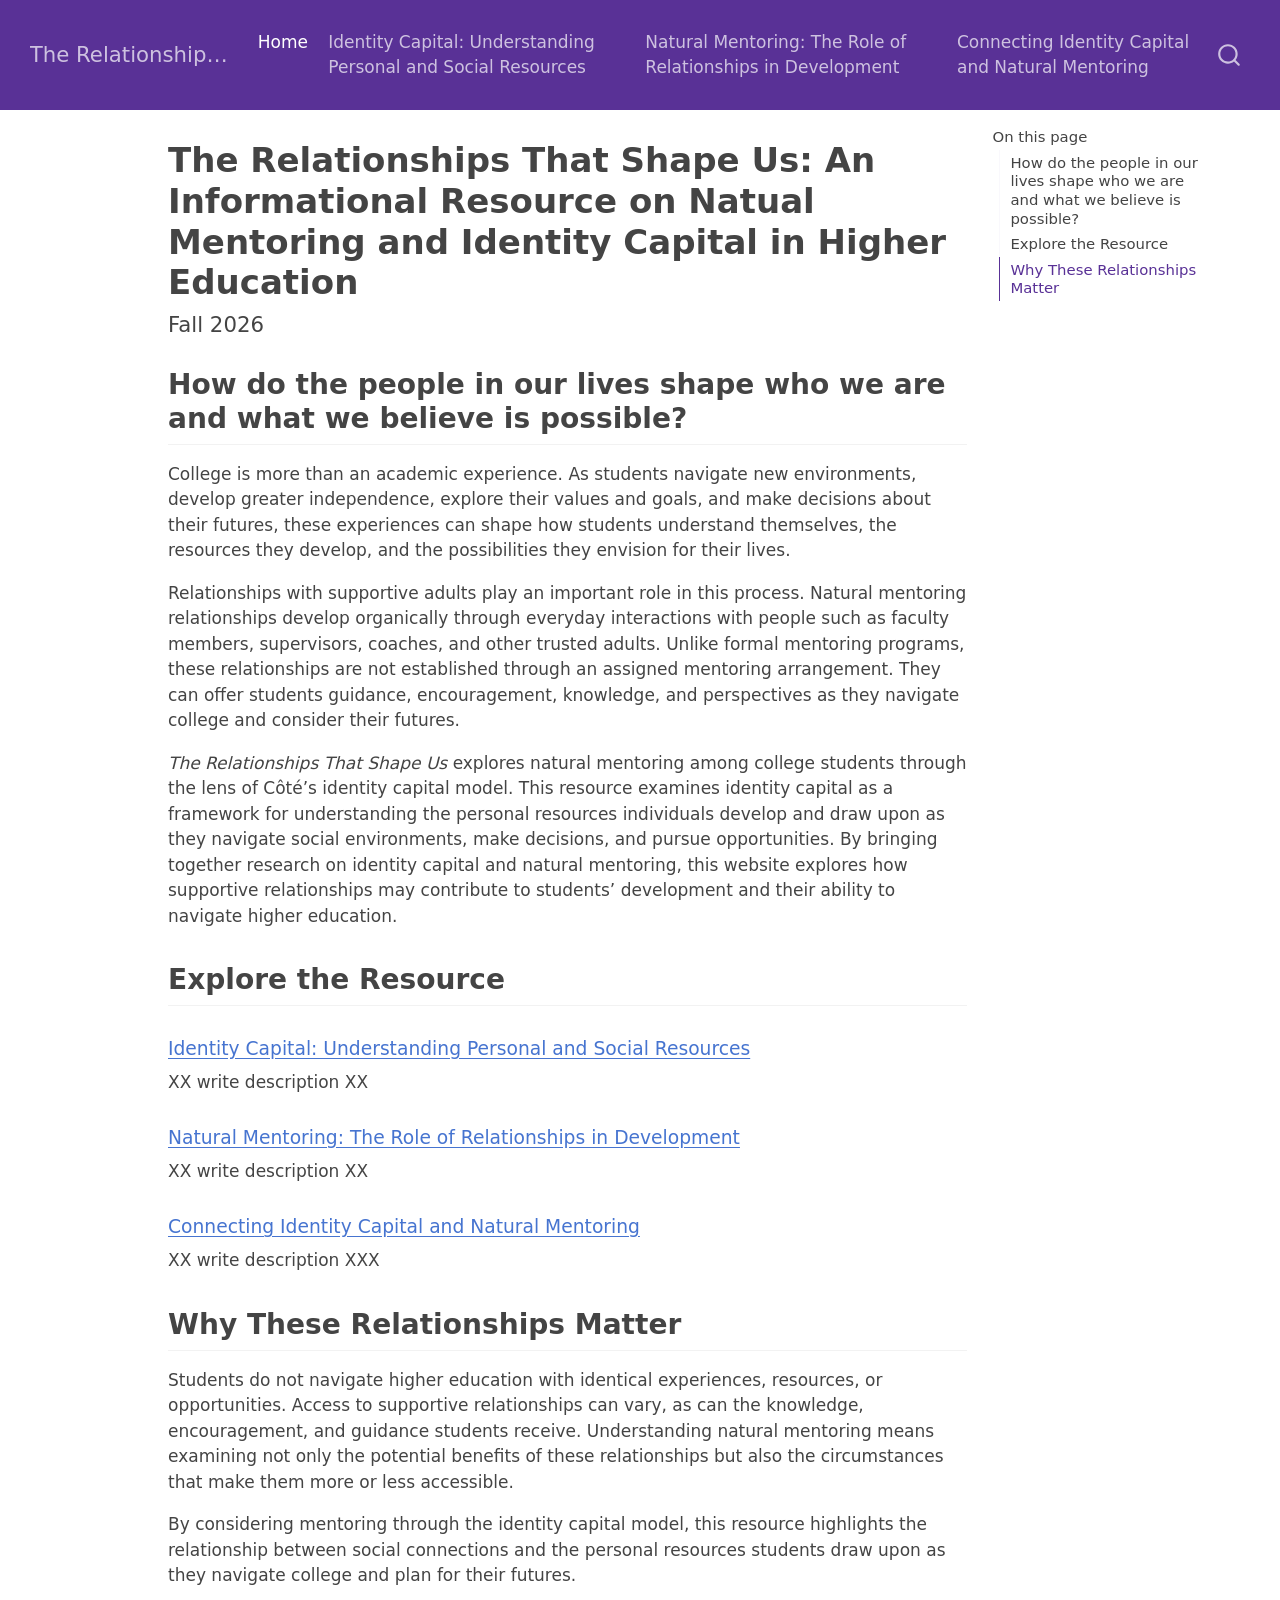
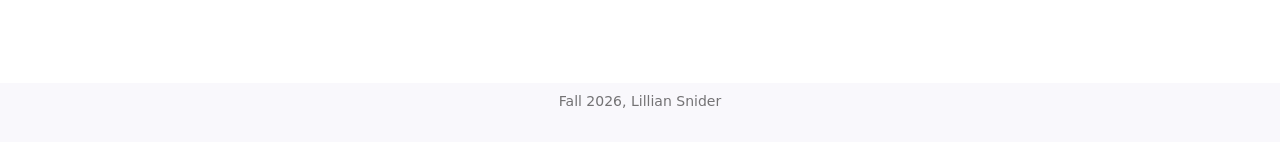
==== docs/index.html @ 9797d86d "Render website for GitHub Pages" ====
<!DOCTYPE html>
<html xmlns="http://www.w3.org/1999/xhtml" lang="en" xml:lang="en"><head>

<meta charset="utf-8">
<meta name="generator" content="quarto-1.10.18">

<meta name="viewport" content="width=device-width, initial-scale=1.0, user-scalable=yes">


<title>The Relationships That Shape Us: An Informational Resource on Natual Mentoring and Identity Capital in Higher Education – The Relationships That Shape Us</title>
<style>
/* Default styles provided by pandoc.
** See https://pandoc.org/MANUAL.html#variables-for-html for config info.
*/
span.smallcaps{font-variant: small-caps;}
div.columns{display: flex; gap: 1.5em;}
div.column{flex: auto;}
@media screen {
div.columns{gap: min(4vw, 1.5em);}
div.column{overflow-x: auto;}
}
div.hanging-indent{margin-left: 1.5em; text-indent: -1.5em;}
ul.task-list{list-style: none;}
ul.task-list li input[type="checkbox"] {
  width: 0.8em;
  margin: 0 0.8em 0.2em -1em; /* quarto-specific, see https://github.com/quarto-dev/quarto-cli/issues/4556 */ 
  vertical-align: middle;
}
</style>


<script src="site_libs/quarto-nav/quarto-nav.js"></script>
<script src="site_libs/quarto-nav/headroom.min.js"></script>
<script src="site_libs/clipboard/clipboard.min.js"></script>
<script src="site_libs/quarto-search/autocomplete.umd.js"></script>
<script src="site_libs/quarto-search/fuse.min.js"></script>
<script src="site_libs/quarto-search/quarto-search.js"></script>
<meta name="quarto:offset" content="./">
<script src="site_libs/quarto-html/quarto.js" type="module"></script>
<script src="site_libs/quarto-html/tabsets/tabsets.js" type="module"></script>
<script src="site_libs/quarto-html/popper.min.js"></script>
<script src="site_libs/quarto-html/tippy.umd.min.js"></script>
<script src="site_libs/quarto-html/anchor.min.js"></script>
<link href="site_libs/quarto-html/tippy.css" rel="stylesheet">
<link href="site_libs/quarto-html/quarto-syntax-highlighting-64a204ab8560d761af7679ceaba22944.css" rel="stylesheet" id="quarto-text-highlighting-styles">
<script src="site_libs/bootstrap/bootstrap.min.js"></script>
<link href="site_libs/bootstrap/bootstrap-icons.css" rel="stylesheet">
<link href="site_libs/bootstrap/bootstrap-54522a8cfa47c5036c0770280312fdc6.min.css" rel="stylesheet" append-hash="true" id="quarto-bootstrap" data-mode="light">
<script id="quarto-search-options" type="application/json">{
  "location": "navbar",
  "copy-button": false,
  "collapse-after": 3,
  "panel-placement": "end",
  "type": "overlay",
  "limit": 50,
  "keyboard-shortcut": [
    "f",
    "/",
    "s"
  ],
  "show-item-context": false,
  "language": {
    "search-no-results-text": "No results",
    "search-matching-documents-text": "matching documents",
    "search-copy-link-title": "Copy link to search",
    "search-hide-matches-text": "Hide additional matches",
    "search-more-match-text": "more match in this document",
    "search-more-matches-text": "more matches in this document",
    "search-clear-button-title": "Clear",
    "search-text-placeholder": "",
    "search-detached-cancel-button-title": "Cancel",
    "search-submit-button-title": "Submit",
    "search-label": "Search"
  }
}</script>


<link rel="stylesheet" href="styles.css">
</head>

<body class="nav-fixed quarto-light">

<div id="quarto-search-results"></div>
  <header id="quarto-header" class="headroom fixed-top">
    <nav class="navbar navbar-expand-lg " data-bs-theme="dark">
      <div class="navbar-container container-fluid">
      <div class="navbar-brand-container mx-auto">
    <a class="navbar-brand" href="./index.html">
    <span class="navbar-title">The Relationships That Shape Us</span>
    </a>
  </div>
            <div id="quarto-search" class="" title="Search"></div>
          <button class="navbar-toggler" type="button" data-bs-toggle="collapse" data-bs-target="#navbarCollapse" aria-controls="navbarCollapse" role="menu" aria-expanded="false" aria-label="Toggle navigation" onclick="if (window.quartoToggleHeadroom) { window.quartoToggleHeadroom(); }">
  <span class="navbar-toggler-icon"></span>
</button>
          <div class="collapse navbar-collapse" id="navbarCollapse">
            <ul class="navbar-nav navbar-nav-scroll me-auto">
  <li class="nav-item">
    <a class="nav-link active" href="./index.html" aria-current="page"> 
<span class="menu-text">Home</span></a>
  </li>  
  <li class="nav-item">
    <a class="nav-link" href="./identitycapital.html"> 
<span class="menu-text">Identity Capital: Understanding Personal and Social Resources</span></a>
  </li>  
  <li class="nav-item">
    <a class="nav-link" href="./naturalmentoring.html"> 
<span class="menu-text">Natural Mentoring: The Role of Relationships in Development</span></a>
  </li>  
  <li class="nav-item">
    <a class="nav-link" href="./connecting.html"> 
<span class="menu-text">Connecting Identity Capital and Natural Mentoring</span></a>
  </li>  
</ul>
          </div> <!-- /navcollapse -->
            <div class="quarto-navbar-tools">
</div>
      </div> <!-- /container-fluid -->
    </nav>
</header>
<!-- content -->
<div id="quarto-content" class="quarto-container page-columns page-rows-contents page-layout-article page-navbar">
<!-- sidebar -->
<!-- margin-sidebar -->
    <div id="quarto-margin-sidebar" class="sidebar margin-sidebar">
        <nav id="TOC" role="doc-toc" class="toc-active">
    <h2 id="toc-title">On this page</h2>
   
  <ul>
  <li><a href="#how-do-the-people-in-our-lives-shape-who-we-are-and-what-we-believe-is-possible" id="toc-how-do-the-people-in-our-lives-shape-who-we-are-and-what-we-believe-is-possible" class="nav-link active" data-scroll-target="#how-do-the-people-in-our-lives-shape-who-we-are-and-what-we-believe-is-possible">How do the people in our lives shape who we are and what we believe is possible?</a></li>
  <li><a href="#explore-the-resource" id="toc-explore-the-resource" class="nav-link" data-scroll-target="#explore-the-resource">Explore the Resource</a>
  <ul class="collapse">
  <li><a href="#identity-capital-understanding-personal-and-social-resources" id="toc-identity-capital-understanding-personal-and-social-resources" class="nav-link" data-scroll-target="#identity-capital-understanding-personal-and-social-resources">Identity Capital: Understanding Personal and Social Resources</a></li>
  <li><a href="#natural-mentoring-the-role-of-relationships-in-development" id="toc-natural-mentoring-the-role-of-relationships-in-development" class="nav-link" data-scroll-target="#natural-mentoring-the-role-of-relationships-in-development">Natural Mentoring: The Role of Relationships in Development</a></li>
  <li><a href="#connecting-identity-capital-and-natural-mentoring" id="toc-connecting-identity-capital-and-natural-mentoring" class="nav-link" data-scroll-target="#connecting-identity-capital-and-natural-mentoring">Connecting Identity Capital and Natural Mentoring</a></li>
  </ul></li>
  <li><a href="#why-these-relationships-matter" id="toc-why-these-relationships-matter" class="nav-link" data-scroll-target="#why-these-relationships-matter">Why These Relationships Matter</a></li>
  </ul>
</nav>
    </div>
<!-- main -->
<main class="content" id="quarto-document-content">

<header id="title-block-header" class="quarto-title-block default">
<div class="quarto-title">
<h1 class="title">The Relationships That Shape Us: An Informational Resource on Natual Mentoring and Identity Capital in Higher Education</h1>
<p class="subtitle lead">Fall 2026</p>
</div>



<div class="quarto-title-meta">

    
  
    
  </div>
  


</header>


<section id="how-do-the-people-in-our-lives-shape-who-we-are-and-what-we-believe-is-possible" class="level2">
<h2 class="anchored" data-anchor-id="how-do-the-people-in-our-lives-shape-who-we-are-and-what-we-believe-is-possible">How do the people in our lives shape who we are and what we believe is possible?</h2>
<p>College is more than an academic experience. As students navigate new environments, develop greater independence, explore their values and goals, and make decisions about their futures, these experiences can shape how students understand themselves, the resources they develop, and the possibilities they envision for their lives.</p>
<p>Relationships with supportive adults play an important role in this process. Natural mentoring relationships develop organically through everyday interactions with people such as faculty members, supervisors, coaches, and other trusted adults. Unlike formal mentoring programs, these relationships are not established through an assigned mentoring arrangement. They can offer students guidance, encouragement, knowledge, and perspectives as they navigate college and consider their futures.</p>
<p><em>The Relationships That Shape Us</em> explores natural mentoring among college students through the lens of Côté’s identity capital model. This resource examines identity capital as a framework for understanding the personal resources individuals develop and draw upon as they navigate social environments, make decisions, and pursue opportunities. By bringing together research on identity capital and natural mentoring, this website explores how supportive relationships may contribute to students’ development and their ability to navigate higher education.</p>
</section>
<section id="explore-the-resource" class="level2">
<h2 class="anchored" data-anchor-id="explore-the-resource">Explore the Resource</h2>
<section id="identity-capital-understanding-personal-and-social-resources" class="level3">
<h3 class="anchored" data-anchor-id="identity-capital-understanding-personal-and-social-resources"><a href="./identitycapital.html" class="fs-5">Identity Capital: Understanding Personal and Social Resources</a></h3>
<p>XX write description XX</p>
</section>
<section id="natural-mentoring-the-role-of-relationships-in-development" class="level3">
<h3 class="anchored" data-anchor-id="natural-mentoring-the-role-of-relationships-in-development"><a href="./naturalmentoring.html" class="fs-5">Natural Mentoring: The Role of Relationships in Development</a></h3>
<p>XX write description XX</p>
</section>
<section id="connecting-identity-capital-and-natural-mentoring" class="level3">
<h3 class="anchored" data-anchor-id="connecting-identity-capital-and-natural-mentoring"><a href="./connecting.html" class="fs-5">Connecting Identity Capital and Natural Mentoring</a></h3>
<p>XX write description XXX</p>
</section>
</section>
<section id="why-these-relationships-matter" class="level2">
<h2 class="anchored" data-anchor-id="why-these-relationships-matter">Why These Relationships Matter</h2>
<p>Students do not navigate higher education with identical experiences, resources, or opportunities. Access to supportive relationships can vary, as can the knowledge, encouragement, and guidance students receive. Understanding natural mentoring means examining not only the potential benefits of these relationships but also the circumstances that make them more or less accessible.</p>
<p>By considering mentoring through the identity capital model, this resource highlights the relationship between social connections and the personal resources students draw upon as they navigate college and plan for their futures.</p>


</section>

</main> <!-- /main -->
<script id="quarto-html-after-body" type="application/javascript">
  window.document.addEventListener("DOMContentLoaded", function (event) {
    const icon = "";
    const anchorJS = new window.AnchorJS();
    anchorJS.options = {
      placement: 'right',
      icon: icon
    };
    anchorJS.add('.anchored');
    const isCodeAnnotation = (el) => {
      for (const clz of el.classList) {
        if (clz.startsWith('code-annotation-')) {                     
          return true;
        }
      }
      return false;
    }
    const onCopySuccess = function(e) {
      // button target
      const button = e.trigger;
      // don't keep focus
      button.blur();
      // flash "checked"
      button.classList.add('code-copy-button-checked');
      var currentTitle = button.getAttribute("title");
      button.setAttribute("title", "Copied!");
      let tooltip;
      if (window.bootstrap) {
        button.setAttribute("data-bs-toggle", "tooltip");
        button.setAttribute("data-bs-placement", "left");
        button.setAttribute("data-bs-title", "Copied!");
        tooltip = new bootstrap.Tooltip(button, 
          { trigger: "manual", 
            customClass: "code-copy-button-tooltip",
            offset: [0, -8]});
        tooltip.show();    
      }
      setTimeout(function() {
        if (tooltip) {
          tooltip.hide();
          button.removeAttribute("data-bs-title");
          button.removeAttribute("data-bs-toggle");
          button.removeAttribute("data-bs-placement");
        }
        button.setAttribute("title", currentTitle);
        button.classList.remove('code-copy-button-checked');
      }, 1000);
      // clear code selection
      e.clearSelection();
    }
    const getTextToCopy = function(trigger) {
      const outerScaffold = trigger.parentElement.cloneNode(true);
      const codeEl = outerScaffold.querySelector('code');
      for (const childEl of codeEl.children) {
        if (isCodeAnnotation(childEl)) {
          childEl.remove();
        }
      }
      return codeEl.innerText;
    }
    const clipboard = new window.ClipboardJS('.code-copy-button:not([data-in-quarto-modal])', {
      text: getTextToCopy
    });
    clipboard.on('success', onCopySuccess);
    if (window.document.getElementById('quarto-embedded-source-code-modal')) {
      const clipboardModal = new window.ClipboardJS('.code-copy-button[data-in-quarto-modal]', {
        text: getTextToCopy,
        container: window.document.getElementById('quarto-embedded-source-code-modal')
      });
      clipboardModal.on('success', onCopySuccess);
    }
      var localhostRegex = new RegExp(/^(?:http|https):\/\/localhost\:?[0-9]*\//);
      var mailtoRegex = new RegExp(/^mailto:/);
        var filterRegex = new RegExp('/' + window.location.host + '/');
      var isInternal = (href) => {
          return filterRegex.test(href) || localhostRegex.test(href) || mailtoRegex.test(href);
      }
      // Inspect non-navigation links and adorn them if external
     var links = window.document.querySelectorAll('a[href]:not(.nav-link):not(.navbar-brand):not(.toc-action):not(.sidebar-link):not(.sidebar-item-toggle):not(.pagination-link):not(.no-external):not([aria-hidden]):not(.dropdown-item):not(.quarto-navigation-tool):not(.about-link)');
      for (var i=0; i<links.length; i++) {
        const link = links[i];
        if (!isInternal(link.href)) {
          // undo the damage that might have been done by quarto-nav.js in the case of
          // links that we want to consider external
          if (link.dataset.originalHref !== undefined) {
            link.href = link.dataset.originalHref;
          }
        }
      }
    function tippyHover(el, contentFn, onTriggerFn, onUntriggerFn) {
      const config = {
        allowHTML: true,
        maxWidth: 500,
        delay: 100,
        arrow: false,
        appendTo: function(el) {
            return el.parentElement;
        },
        interactive: true,
        interactiveBorder: 10,
        theme: 'quarto',
        placement: 'bottom-start',
      };
      if (contentFn) {
        config.content = contentFn;
      }
      if (onTriggerFn) {
        config.onTrigger = onTriggerFn;
      }
      if (onUntriggerFn) {
        config.onUntrigger = onUntriggerFn;
      }
      window.tippy(el, config); 
    }
    const noterefs = window.document.querySelectorAll('a[role="doc-noteref"]');
    for (var i=0; i<noterefs.length; i++) {
      const ref = noterefs[i];
      tippyHover(ref, function() {
        // use id or data attribute instead here
        let href = ref.getAttribute('data-footnote-href') || ref.getAttribute('href');
        try { href = new URL(href).hash; } catch {}
        const id = href.replace(/^#\/?/, "");
        const note = window.document.getElementById(id);
        if (note) {
          return note.innerHTML;
        } else {
          return "";
        }
      });
    }
    const xrefs = window.document.querySelectorAll('a.quarto-xref');
    const processXRef = (id, note) => {
      // Strip column container classes
      const stripColumnClz = (el) => {
        el.classList.remove("page-full", "page-columns");
        if (el.children) {
          for (const child of el.children) {
            stripColumnClz(child);
          }
        }
      }
      stripColumnClz(note)
      if (id === null || id.startsWith('sec-')) {
        // Special case sections, only their first couple elements
        const container = document.createElement("div");
        if (note.children && note.children.length > 2) {
          container.appendChild(note.children[0].cloneNode(true));
          for (let i = 1; i < note.children.length; i++) {
            const child = note.children[i];
            if (child.tagName === "P" && child.innerText === "") {
              continue;
            } else {
              container.appendChild(child.cloneNode(true));
              break;
            }
          }
          if (window.Quarto?.typesetMath) {
            window.Quarto.typesetMath(container);
          }
          return container.innerHTML
        } else {
          if (window.Quarto?.typesetMath) {
            window.Quarto.typesetMath(note);
          }
          return note.innerHTML;
        }
      } else {
        // Remove any anchor links if they are present
        const anchorLink = note.querySelector('a.anchorjs-link');
        if (anchorLink) {
          anchorLink.remove();
        }
        if (window.Quarto?.typesetMath) {
          window.Quarto.typesetMath(note);
        }
        if (note.classList.contains("callout")) {
          return note.outerHTML;
        } else {
          return note.innerHTML;
        }
      }
    }
    for (var i=0; i<xrefs.length; i++) {
      const xref = xrefs[i];
      tippyHover(xref, undefined, function(instance) {
        instance.disable();
        let url = xref.getAttribute('href');
        let hash = undefined; 
        if (url.startsWith('#')) {
          hash = url;
        } else {
          try { hash = new URL(url).hash; } catch {}
        }
        if (hash) {
          const id = hash.replace(/^#\/?/, "");
          const note = window.document.getElementById(id);
          if (note !== null) {
            try {
              const html = processXRef(id, note.cloneNode(true));
              instance.setContent(html);
            } finally {
              instance.enable();
              instance.show();
            }
          } else {
            // See if we can fetch this
            fetch(url.split('#')[0])
            .then(res => res.text())
            .then(html => {
              const parser = new DOMParser();
              const htmlDoc = parser.parseFromString(html, "text/html");
              const note = htmlDoc.getElementById(id);
              if (note !== null) {
                const html = processXRef(id, note);
                instance.setContent(html);
              } 
            }).finally(() => {
              instance.enable();
              instance.show();
            });
          }
        } else {
          // See if we can fetch a full url (with no hash to target)
          // This is a special case and we should probably do some content thinning / targeting
          fetch(url)
          .then(res => res.text())
          .then(html => {
            const parser = new DOMParser();
            const htmlDoc = parser.parseFromString(html, "text/html");
            const note = htmlDoc.querySelector('main.content');
            if (note !== null) {
              // This should only happen for chapter cross references
              // (since there is no id in the URL)
              // remove the first header
              if (note.children.length > 0 && note.children[0].tagName === "HEADER") {
                note.children[0].remove();
              }
              const html = processXRef(null, note);
              instance.setContent(html);
            } 
          }).finally(() => {
            instance.enable();
            instance.show();
          });
        }
      }, function(instance) {
      });
    }
        let selectedAnnoteEl;
        const selectorForAnnotation = ( cell, annotation) => {
          let cellAttr = 'data-code-cell="' + cell + '"';
          let lineAttr = 'data-code-annotation="' +  annotation + '"';
          const selector = 'span[' + cellAttr + '][' + lineAttr + ']';
          return selector;
        }
        const selectCodeLines = (annoteEl) => {
          const doc = window.document;
          const targetCell = annoteEl.getAttribute("data-target-cell");
          const targetAnnotation = annoteEl.getAttribute("data-target-annotation");
          const annoteSpan = window.document.querySelector(selectorForAnnotation(targetCell, targetAnnotation));
          const lines = annoteSpan.getAttribute("data-code-lines").split(",");
          const lineIds = lines.map((line) => {
            return targetCell + "-" + line;
          })
          let top = null;
          let height = null;
          let parent = null;
          if (lineIds.length > 0) {
              //compute the position of the single el (top and bottom and make a div)
              const el = window.document.getElementById(lineIds[0]);
              top = el.offsetTop;
              height = el.offsetHeight;
              parent = el.parentElement.parentElement;
            if (lineIds.length > 1) {
              const lastEl = window.document.getElementById(lineIds[lineIds.length - 1]);
              const bottom = lastEl.offsetTop + lastEl.offsetHeight;
              height = bottom - top;
            }
            if (top !== null && height !== null && parent !== null) {
              // cook up a div (if necessary) and position it 
              let div = window.document.getElementById("code-annotation-line-highlight");
              if (div === null) {
                div = window.document.createElement("div");
                div.setAttribute("id", "code-annotation-line-highlight");
                div.style.position = 'absolute';
                parent.appendChild(div);
              }
              div.style.top = top - 2 + "px";
              div.style.height = height + 4 + "px";
              div.style.left = 0;
              let gutterDiv = window.document.getElementById("code-annotation-line-highlight-gutter");
              if (gutterDiv === null) {
                gutterDiv = window.document.createElement("div");
                gutterDiv.setAttribute("id", "code-annotation-line-highlight-gutter");
                gutterDiv.style.position = 'absolute';
                const codeCell = window.document.getElementById(targetCell);
                const gutter = codeCell.querySelector('.code-annotation-gutter');
                gutter.appendChild(gutterDiv);
              }
              gutterDiv.style.top = top - 2 + "px";
              gutterDiv.style.height = height + 4 + "px";
            }
            selectedAnnoteEl = annoteEl;
          }
        };
        const unselectCodeLines = () => {
          const elementsIds = ["code-annotation-line-highlight", "code-annotation-line-highlight-gutter"];
          elementsIds.forEach((elId) => {
            const div = window.document.getElementById(elId);
            if (div) {
              div.remove();
            }
          });
          selectedAnnoteEl = undefined;
        };
          // Handle positioning of the toggle
      window.addEventListener(
        "resize",
        throttle(() => {
          elRect = undefined;
          if (selectedAnnoteEl) {
            selectCodeLines(selectedAnnoteEl);
          }
        }, 10)
      );
      function throttle(fn, ms) {
      let throttle = false;
      let timer;
        return (...args) => {
          if(!throttle) { // first call gets through
              fn.apply(this, args);
              throttle = true;
          } else { // all the others get throttled
              if(timer) clearTimeout(timer); // cancel #2
              timer = setTimeout(() => {
                fn.apply(this, args);
                timer = throttle = false;
              }, ms);
          }
        };
      }
        // Attach click handler to the DT
        const annoteDls = window.document.querySelectorAll('dt[data-target-cell]');
        for (const annoteDlNode of annoteDls) {
          annoteDlNode.addEventListener('click', (event) => {
            const clickedEl = event.target;
            if (clickedEl !== selectedAnnoteEl) {
              unselectCodeLines();
              const activeEl = window.document.querySelector('dt[data-target-cell].code-annotation-active');
              if (activeEl) {
                activeEl.classList.remove('code-annotation-active');
              }
              selectCodeLines(clickedEl);
              clickedEl.classList.add('code-annotation-active');
            } else {
              // Unselect the line
              unselectCodeLines();
              clickedEl.classList.remove('code-annotation-active');
            }
          });
        }
    const findCites = (el) => {
      const parentEl = el.parentElement;
      if (parentEl) {
        const cites = parentEl.dataset.cites;
        if (cites) {
          return {
            el,
            cites: cites.split(' ')
          };
        } else {
          return findCites(el.parentElement)
        }
      } else {
        return undefined;
      }
    };
    var bibliorefs = window.document.querySelectorAll('a[role="doc-biblioref"]');
    for (var i=0; i<bibliorefs.length; i++) {
      const ref = bibliorefs[i];
      const citeInfo = findCites(ref);
      if (citeInfo) {
        tippyHover(citeInfo.el, function() {
          var popup = window.document.createElement('div');
          citeInfo.cites.forEach(function(cite) {
            var citeDiv = window.document.createElement('div');
            citeDiv.classList.add('hanging-indent');
            citeDiv.classList.add('csl-entry');
            var biblioDiv = window.document.getElementById('ref-' + cite);
            if (biblioDiv) {
              citeDiv.innerHTML = biblioDiv.innerHTML;
            }
            popup.appendChild(citeDiv);
          });
          return popup.innerHTML;
        });
      }
    }
  });
  </script>
</div> <!-- /content -->
<footer class="footer">
  <div class="nav-footer">
    <div class="nav-footer-left">
      &nbsp;
    </div>   
    <div class="nav-footer-center">
<p>Fall 2026, Lillian Snider</p>
</div>
    <div class="nav-footer-right">
      &nbsp;
    </div>
  </div>
</footer>




</body></html>
---- docs/site_libs/quarto-html/tippy.css ----
.tippy-box[data-animation=fade][data-state=hidden]{opacity:0}[data-tippy-root]{max-width:calc(100vw - 10px)}.tippy-box{position:relative;background-color:#333;color:#fff;border-radius:4px;font-size:14px;line-height:1.4;white-space:normal;outline:0;transition-property:transform,visibility,opacity}.tippy-box[data-placement^=top]>.tippy-arrow{bottom:0}.tippy-box[data-placement^=top]>.tippy-arrow:before{bottom:-7px;left:0;border-width:8px 8px 0;border-top-color:initial;transform-origin:center top}.tippy-box[data-placement^=bottom]>.tippy-arrow{top:0}.tippy-box[data-placement^=bottom]>.tippy-arrow:before{top:-7px;left:0;border-width:0 8px 8px;border-bottom-color:initial;transform-origin:center bottom}.tippy-box[data-placement^=left]>.tippy-arrow{right:0}.tippy-box[data-placement^=left]>.tippy-arrow:before{border-width:8px 0 8px 8px;border-left-color:initial;right:-7px;transform-origin:center left}.tippy-box[data-placement^=right]>.tippy-arrow{left:0}.tippy-box[data-placement^=right]>.tippy-arrow:before{left:-7px;border-width:8px 8px 8px 0;border-right-color:initial;transform-origin:center right}.tippy-box[data-inertia][data-state=visible]{transition-timing-function:cubic-bezier(.54,1.5,.38,1.11)}.tippy-arrow{width:16px;height:16px;color:#333}.tippy-arrow:before{content:"";position:absolute;border-color:transparent;border-style:solid}.tippy-content{position:relative;padding:5px 9px;z-index:1}
---- docs/site_libs/quarto-html/quarto-syntax-highlighting-64a204ab8560d761af7679ceaba22944.css ----
/* quarto syntax highlight colors */
:root {
  --quarto-hl-ot-color: #003B4F;
  --quarto-hl-at-color: #657422;
  --quarto-hl-ss-color: #20794D;
  --quarto-hl-an-color: #5E5E5E;
  --quarto-hl-fu-color: #4758AB;
  --quarto-hl-st-color: #20794D;
  --quarto-hl-cf-color: #003B4F;
  --quarto-hl-op-color: #5E5E5E;
  --quarto-hl-er-color: #AD0000;
  --quarto-hl-bn-color: #AD0000;
  --quarto-hl-al-color: #AD0000;
  --quarto-hl-va-color: #111111;
  --quarto-hl-bu-color: inherit;
  --quarto-hl-ex-color: inherit;
  --quarto-hl-pp-color: #AD0000;
  --quarto-hl-in-color: #5E5E5E;
  --quarto-hl-vs-color: #20794D;
  --quarto-hl-wa-color: #5E5E5E;
  --quarto-hl-do-color: #5E5E5E;
  --quarto-hl-im-color: #00769E;
  --quarto-hl-ch-color: #20794D;
  --quarto-hl-dt-color: #AD0000;
  --quarto-hl-fl-color: #AD0000;
  --quarto-hl-co-color: #5E5E5E;
  --quarto-hl-cv-color: #5E5E5E;
  --quarto-hl-cn-color: #8f5902;
  --quarto-hl-sc-color: #5E5E5E;
  --quarto-hl-dv-color: #AD0000;
  --quarto-hl-kw-color: #003B4F;
}

/* other quarto variables */
:root {
  --quarto-font-monospace: SFMono-Regular, Menlo, Monaco, Consolas, "Liberation Mono", "Courier New", monospace;
}

/* syntax highlight based on Pandoc's rules */
pre > code.sourceCode > span {
  color: #003B4F;
}

code.sourceCode > span {
  color: #003B4F;
}

div.sourceCode,
div.sourceCode pre.sourceCode {
  color: #003B4F;
}

/* Normal */
code span {
  color: #003B4F;
}

/* Alert */
code span.al {
  color: #AD0000;
  font-style: inherit;
}

/* Annotation */
code span.an {
  color: #5E5E5E;
  font-style: inherit;
}

/* Attribute */
code span.at {
  color: #657422;
  font-style: inherit;
}

/* BaseN */
code span.bn {
  color: #AD0000;
  font-style: inherit;
}

/* BuiltIn */
code span.bu {
  font-style: inherit;
}

/* ControlFlow */
code span.cf {
  color: #003B4F;
  font-weight: bold;
  font-style: inherit;
}

/* Char */
code span.ch {
  color: #20794D;
  font-style: inherit;
}

/* Constant */
code span.cn {
  color: #8f5902;
  font-style: inherit;
}

/* Comment */
code span.co {
  color: #5E5E5E;
  font-style: inherit;
}

/* CommentVar */
code span.cv {
  color: #5E5E5E;
  font-style: italic;
}

/* Documentation */
code span.do {
  color: #5E5E5E;
  font-style: italic;
}

/* DataType */
code span.dt {
  color: #AD0000;
  font-style: inherit;
}

/* DecVal */
code span.dv {
  color: #AD0000;
  font-style: inherit;
}

/* Error */
code span.er {
  color: #AD0000;
  font-style: inherit;
}

/* Extension */
code span.ex {
  font-style: inherit;
}

/* Float */
code span.fl {
  color: #AD0000;
  font-style: inherit;
}

/* Function */
code span.fu {
  color: #4758AB;
  font-style: inherit;
}

/* Import */
code span.im {
  color: #00769E;
  font-style: inherit;
}

/* Information */
code span.in {
  color: #5E5E5E;
  font-style: inherit;
}

/* Keyword */
code span.kw {
  color: #003B4F;
  font-weight: bold;
  font-style: inherit;
}

/* Operator */
code span.op {
  color: #5E5E5E;
  font-style: inherit;
}

/* Other */
code span.ot {
  color: #003B4F;
  font-style: inherit;
}

/* Preprocessor */
code span.pp {
  color: #AD0000;
  font-style: inherit;
}

/* SpecialChar */
code span.sc {
  color: #5E5E5E;
  font-style: inherit;
}

/* SpecialString */
code span.ss {
  color: #20794D;
  font-style: inherit;
}

/* String */
code span.st {
  color: #20794D;
  font-style: inherit;
}

/* Variable */
code span.va {
  color: #111111;
  font-style: inherit;
}

/* VerbatimString */
code span.vs {
  color: #20794D;
  font-style: inherit;
}

/* Warning */
code span.wa {
  color: #5E5E5E;
  font-style: italic;
}

.prevent-inlining {
  content: "</";
}

/*# sourceMappingURL=9d8d5bb603a83b8298b89080a598c93b.css.map */
---- docs/styles.css ----
/* css styles */
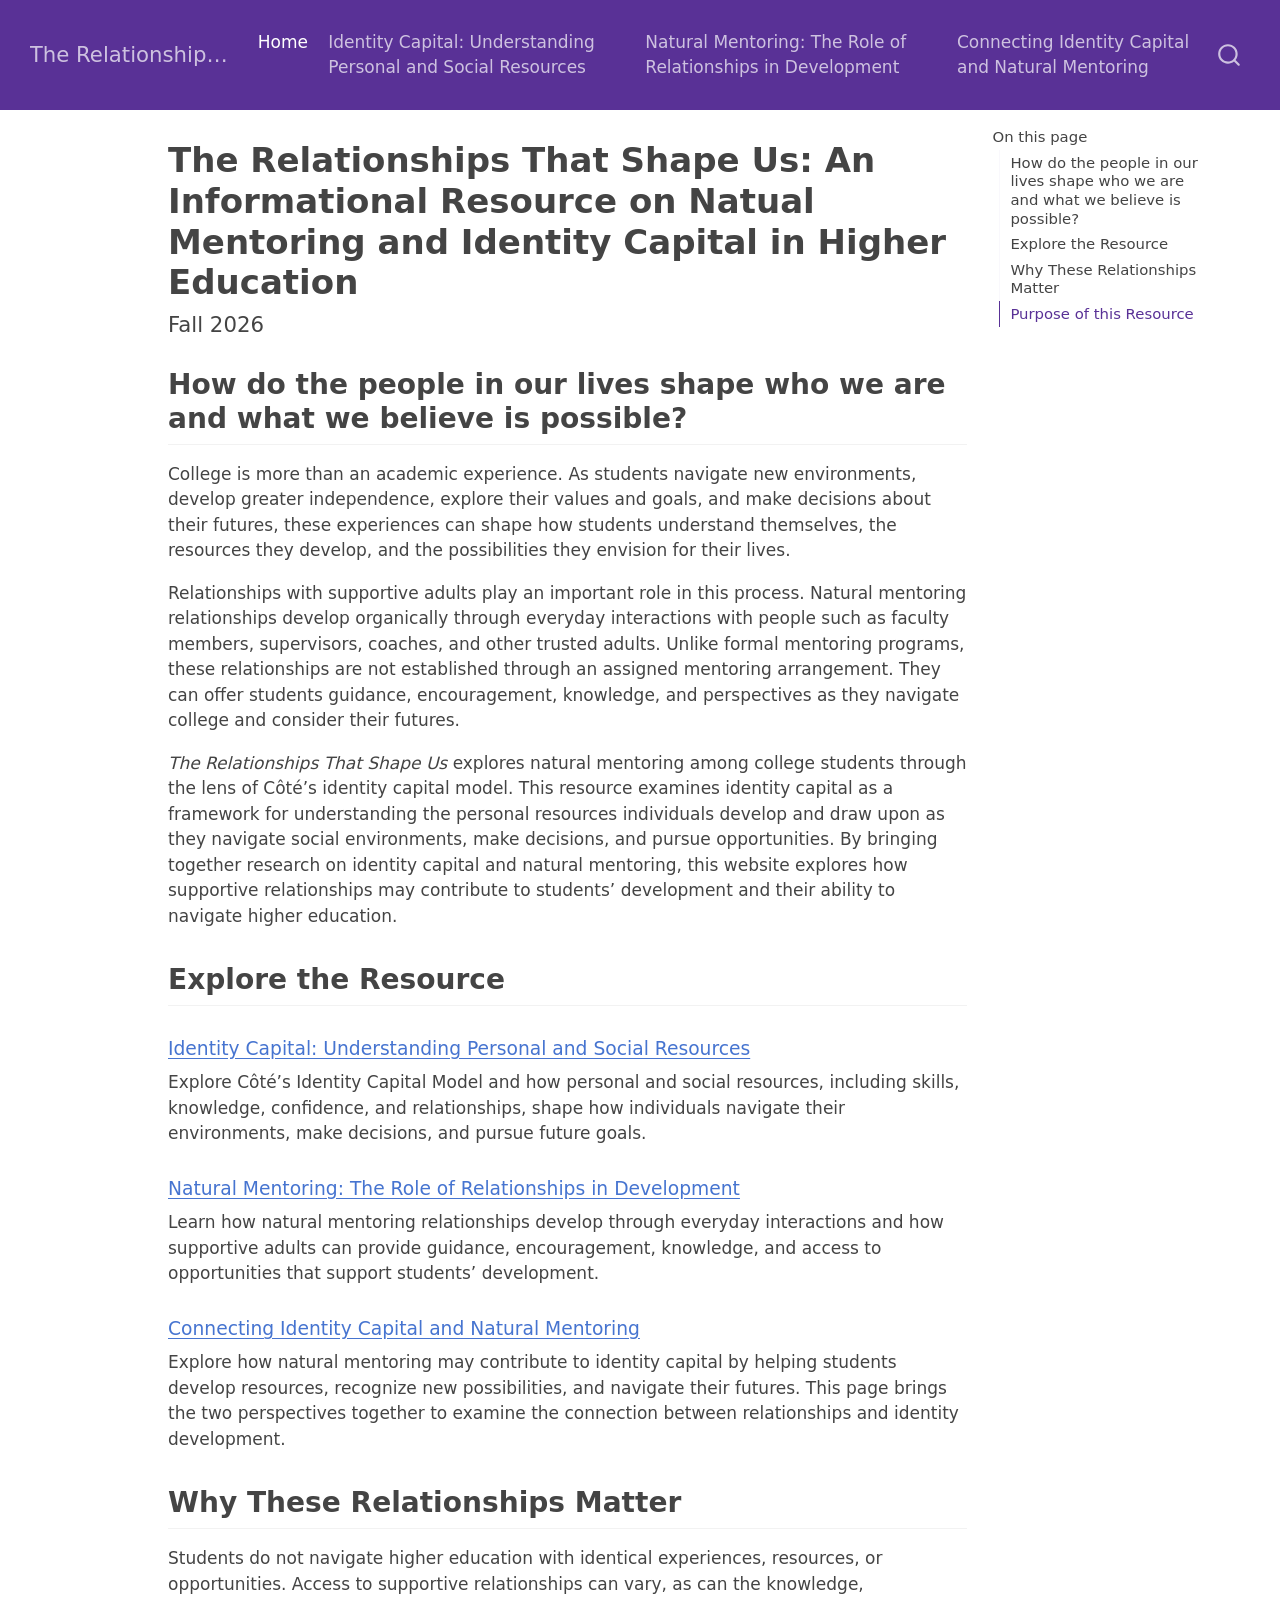
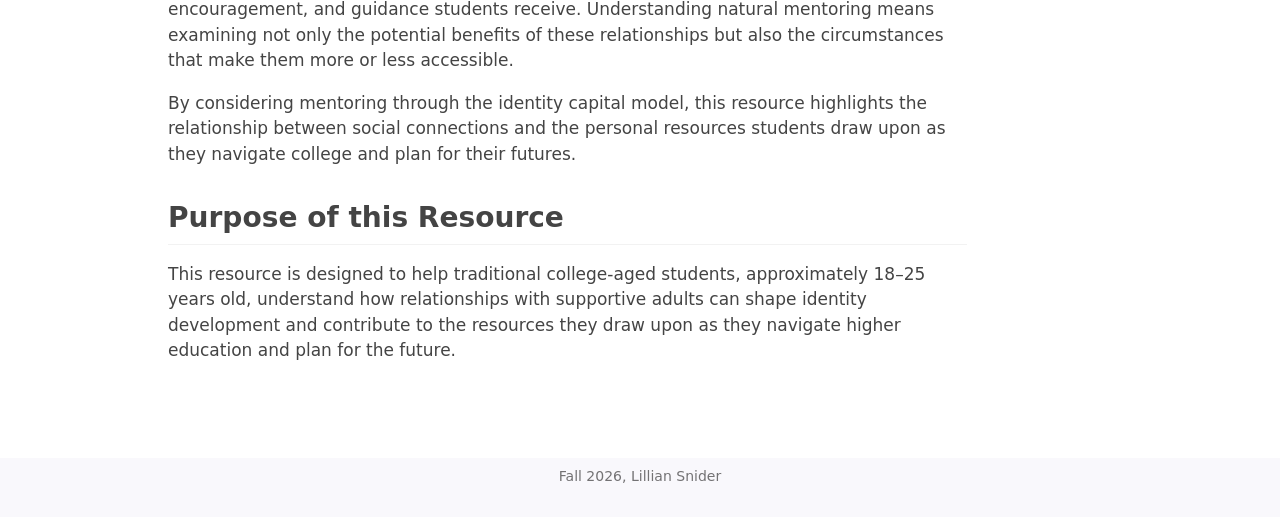
==== commit c17c442d: "Update homepage content" ====
--- a/docs/index.html
+++ b/docs/index.html
@@ -135,6 +135,7 @@
   <li><a href="#connecting-identity-capital-and-natural-mentoring" id="toc-connecting-identity-capital-and-natural-mentoring" class="nav-link" data-scroll-target="#connecting-identity-capital-and-natural-mentoring">Connecting Identity Capital and Natural Mentoring</a></li>
   </ul></li>
   <li><a href="#why-these-relationships-matter" id="toc-why-these-relationships-matter" class="nav-link" data-scroll-target="#why-these-relationships-matter">Why These Relationships Matter</a></li>
+  <li><a href="#purpose-of-this-resource" id="toc-purpose-of-this-resource" class="nav-link" data-scroll-target="#purpose-of-this-resource">Purpose of this Resource</a></li>
   </ul>
 </nav>
     </div>
@@ -171,21 +172,25 @@
 <h2 class="anchored" data-anchor-id="explore-the-resource">Explore the Resource</h2>
 <section id="identity-capital-understanding-personal-and-social-resources" class="level3">
 <h3 class="anchored" data-anchor-id="identity-capital-understanding-personal-and-social-resources"><a href="./identitycapital.html" class="fs-5">Identity Capital: Understanding Personal and Social Resources</a></h3>
-<p>XX write description XX</p>
+<p>Explore Côté’s Identity Capital Model and how personal and social resources, including skills, knowledge, confidence, and relationships, shape how individuals navigate their environments, make decisions, and pursue future goals.</p>
 </section>
 <section id="natural-mentoring-the-role-of-relationships-in-development" class="level3">
 <h3 class="anchored" data-anchor-id="natural-mentoring-the-role-of-relationships-in-development"><a href="./naturalmentoring.html" class="fs-5">Natural Mentoring: The Role of Relationships in Development</a></h3>
-<p>XX write description XX</p>
+<p>Learn how natural mentoring relationships develop through everyday interactions and how supportive adults can provide guidance, encouragement, knowledge, and access to opportunities that support students’ development.</p>
 </section>
 <section id="connecting-identity-capital-and-natural-mentoring" class="level3">
 <h3 class="anchored" data-anchor-id="connecting-identity-capital-and-natural-mentoring"><a href="./connecting.html" class="fs-5">Connecting Identity Capital and Natural Mentoring</a></h3>
-<p>XX write description XXX</p>
+<p>Explore how natural mentoring may contribute to identity capital by helping students develop resources, recognize new possibilities, and navigate their futures. This page brings the two perspectives together to examine the connection between relationships and identity development.</p>
 </section>
 </section>
 <section id="why-these-relationships-matter" class="level2">
 <h2 class="anchored" data-anchor-id="why-these-relationships-matter">Why These Relationships Matter</h2>
 <p>Students do not navigate higher education with identical experiences, resources, or opportunities. Access to supportive relationships can vary, as can the knowledge, encouragement, and guidance students receive. Understanding natural mentoring means examining not only the potential benefits of these relationships but also the circumstances that make them more or less accessible.</p>
 <p>By considering mentoring through the identity capital model, this resource highlights the relationship between social connections and the personal resources students draw upon as they navigate college and plan for their futures.</p>
+</section>
+<section id="purpose-of-this-resource" class="level2">
+<h2 class="anchored" data-anchor-id="purpose-of-this-resource">Purpose of this Resource</h2>
+<p>This resource is designed to help traditional college-aged students, approximately 18–25 years old, understand how relationships with supportive adults can shape identity development and contribute to the resources they draw upon as they navigate higher education and plan for the future.</p>
 
 
 </section>
